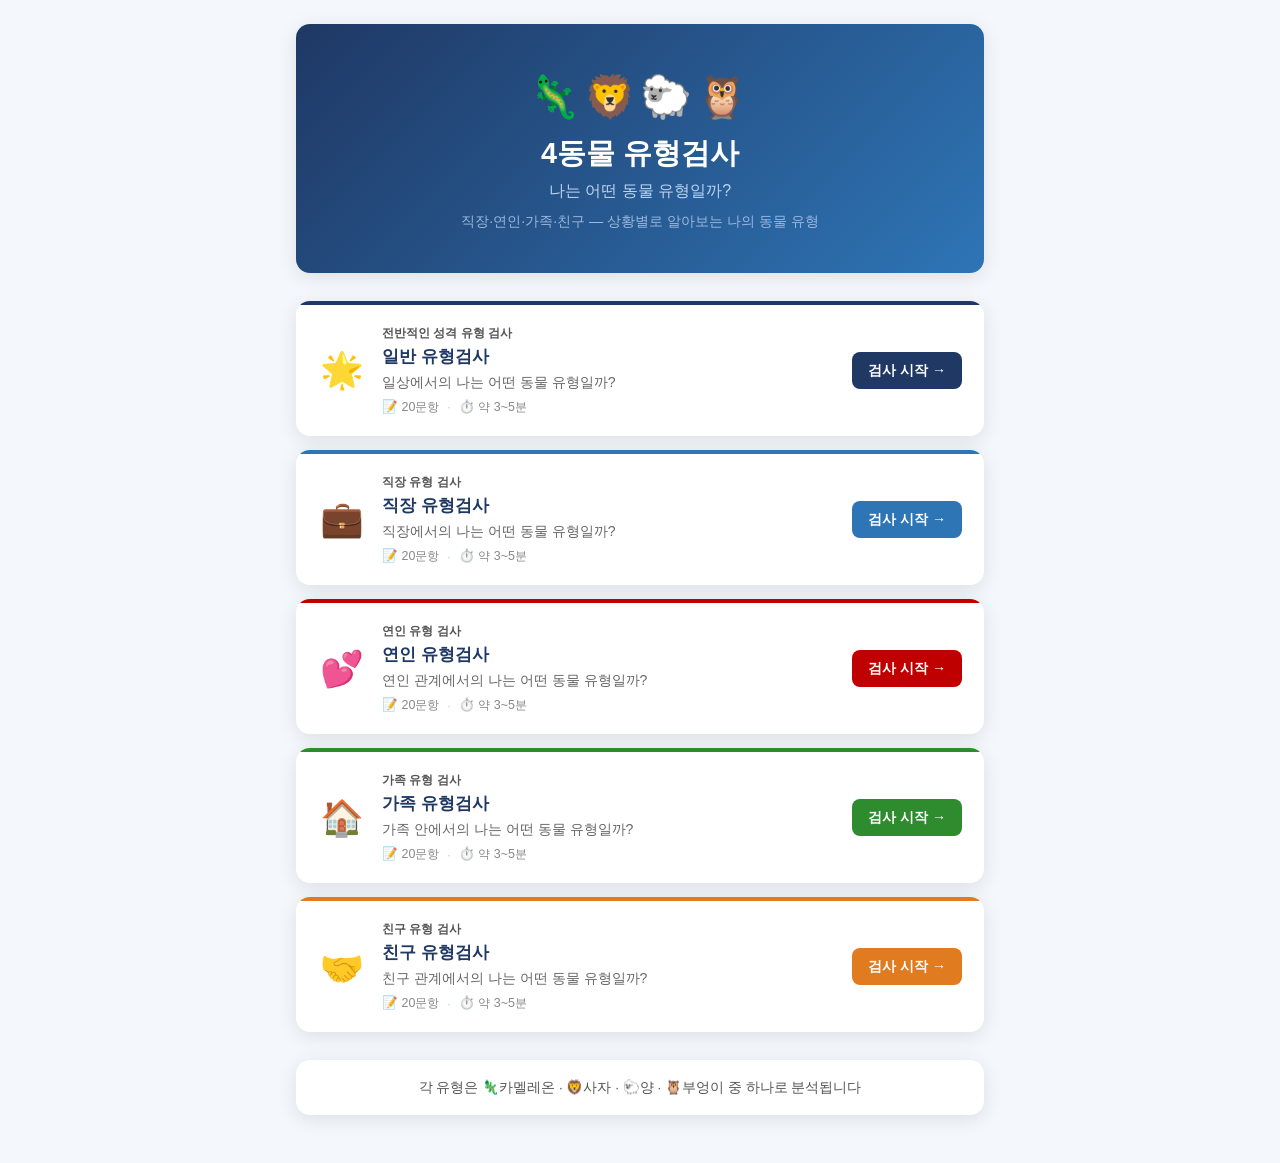
==== index.html @ 1bb690f2 "Add files via upload" ====
<!DOCTYPE html>
<html lang="ko">
<head>
<meta charset="UTF-8">
<meta name="viewport" content="width=device-width, initial-scale=1.0">
<meta name="description" content="20개 질문으로 알아보는 나의 동물 유형. 카멜레온/사자/양/부엉이 — 일반·직장·연인·가족·친구 5가지 상황별 검사.">
<meta property="og:type" content="website">
<meta property="og:title" content="4동물 유형검사 — 나는 어떤 동물일까?">
<meta property="og:description" content="20개 질문으로 알아보는 나의 동물 유형. 일상·직장·연인·가족·친구 5가지 상황별로 다른 나를 발견해보세요.">
<meta property="og:image" content="https://kweonjk.github.io/4animal-test/og-image.png">
<meta property="og:image:width" content="1200">
<meta property="og:image:height" content="630">
<meta property="og:image:type" content="image/png">
<meta property="og:image:alt" content="4동물 유형검사 — 5가지 상황별 동물 성격 검사">
<meta property="og:locale" content="ko_KR">
<meta property="og:site_name" content="4동물 유형검사">
<meta property="og:url" content="https://kweonjk.github.io/4animal-test/">
<meta name="twitter:card" content="summary_large_image">
<meta name="twitter:title" content="4동물 유형검사 — 나는 어떤 동물일까?">
<meta name="twitter:description" content="20개 질문으로 알아보는 나의 동물 유형.">
<meta name="twitter:image" content="https://kweonjk.github.io/4animal-test/og-image.png">
<meta name="twitter:image:alt" content="4동물 유형검사 — 5가지 상황별 동물 성격 검사">
<link rel="icon" href='data:image/svg+xml,<svg xmlns=%22http://www.w3.org/2000/svg%22 viewBox=%220 0 100 100%22><text y=%22.9em%22 font-size=%2290%22>🦁</text></svg>'>
<title>4동물 유형검사</title>
<style>
  :root {
    --primary: #1F3864;
    --radius: 14px;
    --shadow: 0 4px 20px rgba(0,0,0,0.10);
  }
  * { box-sizing: border-box; margin: 0; padding: 0; }
  body {
    font-family: 'Noto Sans KR', 'Apple SD Gothic Neo', sans-serif;
    background: #F4F7FB;
    color: #333;
    min-height: 100vh;
  }
  .wrapper {
    max-width: 720px;
    margin: 0 auto;
    padding: 24px 16px 48px;
  }
  .hub-banner {
    background: linear-gradient(135deg, #1F3864 0%, #2E75B6 100%);
    border-radius: var(--radius);
    box-shadow: var(--shadow);
    padding: 48px 32px 40px;
    text-align: center;
    margin-bottom: 28px;
  }
  .hub-banner .animals {
    font-size: 2.6rem;
    margin-bottom: 12px;
    letter-spacing: 4px;
  }
  .hub-banner h1 {
    color: white;
    font-size: 1.8rem;
    font-weight: 700;
    line-height: 1.4;
    margin-bottom: 8px;
  }
  .hub-banner .subtitle {
    color: #BED4F0;
    font-size: 1rem;
    margin-bottom: 8px;
  }
  .hub-banner .desc {
    color: #9BB8DC;
    font-size: 0.88rem;
    line-height: 1.6;
  }
  .cards-section {
    display: flex;
    flex-direction: column;
    gap: 14px;
    margin-bottom: 28px;
  }
  .cat-card {
    background: white;
    border-radius: var(--radius);
    box-shadow: var(--shadow);
    overflow: hidden;
    text-decoration: none;
    color: inherit;
    display: block;
    transition: transform 0.15s, box-shadow 0.15s;
  }
  .cat-card:hover {
    transform: translateY(-3px);
    box-shadow: 0 8px 28px rgba(0,0,0,0.14);
  }
  .cat-card-inner {
    display: flex;
    align-items: center;
    gap: 16px;
    padding: 20px 22px;
    border-top: 4px solid var(--accent, #1F3864);
  }
  .cat-emoji {
    font-size: 2.2rem;
    flex-shrink: 0;
    width: 48px;
    text-align: center;
  }
  .cat-info {
    flex: 1;
  }
  .cat-label {
    font-size: 0.78rem;
    font-weight: 600;
    color: #555;
    margin-bottom: 3px;
  }
  .cat-name {
    font-size: 1.05rem;
    font-weight: 700;
    color: #1F3864;
    margin-bottom: 4px;
  }
  .cat-desc {
    font-size: 0.88rem;
    color: #666;
    line-height: 1.5;
  }
  .cat-meta {
    font-size: 0.78rem;
    color: #888;
    margin-top: 6px;
    font-weight: 500;
    display: flex;
    align-items: center;
    gap: 8px;
    flex-wrap: wrap;
  }
  .cat-meta .meta-item {
    display: inline-flex;
    align-items: center;
    gap: 3px;
  }
  .cat-meta .dot {
    color: #CCC;
  }
  .cat-btn {
    flex-shrink: 0;
    color: white;
    border: none;
    border-radius: 8px;
    padding: 9px 16px;
    font-size: 0.88rem;
    font-weight: 600;
    font-family: inherit;
    cursor: pointer;
    white-space: nowrap;
    pointer-events: none;
  }
  .footer-note {
    text-align: center;
    font-size: 0.85rem;
    color: #555;
    line-height: 1.7;
    background: white;
    border-radius: var(--radius);
    box-shadow: var(--shadow);
    padding: 16px 24px;
  }
  @media (max-width: 500px) {
    .hub-banner { padding: 36px 20px 28px; }
    .hub-banner h1 { font-size: 1.5rem; }
    .cat-card-inner { padding: 16px; gap: 12px; }
    .cat-emoji { font-size: 1.9rem; width: 40px; }
    .cat-btn { padding: 8px 12px; font-size: 0.82rem; }
  }
</style>
</head>
<body>
<main class="wrapper">

  <div class="hub-banner">
    <div class="animals" aria-label="카멜레온, 사자, 양, 부엉이 4가지 동물 유형">🦎🦁🐑🦉</div>
    <h1>4동물 유형검사</h1>
    <div class="subtitle">나는 어떤 동물 유형일까?</div>
    <div class="desc">직장·연인·가족·친구 — 상황별로 알아보는 나의 동물 유형</div>
  </div>

  <div class="cards-section">

    <a class="cat-card" href="일반.html">
      <div class="cat-card-inner" style="--accent: #1F3864;">
        <div class="cat-emoji">🌟</div>
        <div class="cat-info">
          <div class="cat-label">전반적인 성격 유형 검사</div>
          <div class="cat-name">일반 유형검사</div>
          <div class="cat-desc">일상에서의 나는 어떤 동물 유형일까?</div>
          <div class="cat-meta"><span class="meta-item">📝 20문항</span><span class="dot">·</span><span class="meta-item">⏱️ 약 3~5분</span></div>
        </div>
        <div class="cat-btn" style="background: #1F3864;">검사 시작 →</div>
      </div>
    </a>

    <a class="cat-card" href="직장.html">
      <div class="cat-card-inner" style="--accent: #2E75B6;">
        <div class="cat-emoji">💼</div>
        <div class="cat-info">
          <div class="cat-label">직장 유형 검사</div>
          <div class="cat-name">직장 유형검사</div>
          <div class="cat-desc">직장에서의 나는 어떤 동물 유형일까?</div>
          <div class="cat-meta"><span class="meta-item">📝 20문항</span><span class="dot">·</span><span class="meta-item">⏱️ 약 3~5분</span></div>
        </div>
        <div class="cat-btn" style="background: #2E75B6;">검사 시작 →</div>
      </div>
    </a>

    <a class="cat-card" href="연인.html">
      <div class="cat-card-inner" style="--accent: #C00000;">
        <div class="cat-emoji">💕</div>
        <div class="cat-info">
          <div class="cat-label">연인 유형 검사</div>
          <div class="cat-name">연인 유형검사</div>
          <div class="cat-desc">연인 관계에서의 나는 어떤 동물 유형일까?</div>
          <div class="cat-meta"><span class="meta-item">📝 20문항</span><span class="dot">·</span><span class="meta-item">⏱️ 약 3~5분</span></div>
        </div>
        <div class="cat-btn" style="background: #C00000;">검사 시작 →</div>
      </div>
    </a>

    <a class="cat-card" href="가족.html">
      <div class="cat-card-inner" style="--accent: #2E8B2E;">
        <div class="cat-emoji">🏠</div>
        <div class="cat-info">
          <div class="cat-label">가족 유형 검사</div>
          <div class="cat-name">가족 유형검사</div>
          <div class="cat-desc">가족 안에서의 나는 어떤 동물 유형일까?</div>
          <div class="cat-meta"><span class="meta-item">📝 20문항</span><span class="dot">·</span><span class="meta-item">⏱️ 약 3~5분</span></div>
        </div>
        <div class="cat-btn" style="background: #2E8B2E;">검사 시작 →</div>
      </div>
    </a>

    <a class="cat-card" href="친구.html">
      <div class="cat-card-inner" style="--accent: #E07B20;">
        <div class="cat-emoji">🤝</div>
        <div class="cat-info">
          <div class="cat-label">친구 유형 검사</div>
          <div class="cat-name">친구 유형검사</div>
          <div class="cat-desc">친구 관계에서의 나는 어떤 동물 유형일까?</div>
          <div class="cat-meta"><span class="meta-item">📝 20문항</span><span class="dot">·</span><span class="meta-item">⏱️ 약 3~5분</span></div>
        </div>
        <div class="cat-btn" style="background: #E07B20;">검사 시작 →</div>
      </div>
    </a>

  </div>

  <div class="footer-note">
    각 유형은 🦎카멜레온 · 🦁사자 · 🐑양 · 🦉부엉이 중 하나로 분석됩니다
  </div>

</main>
</body>
</html>
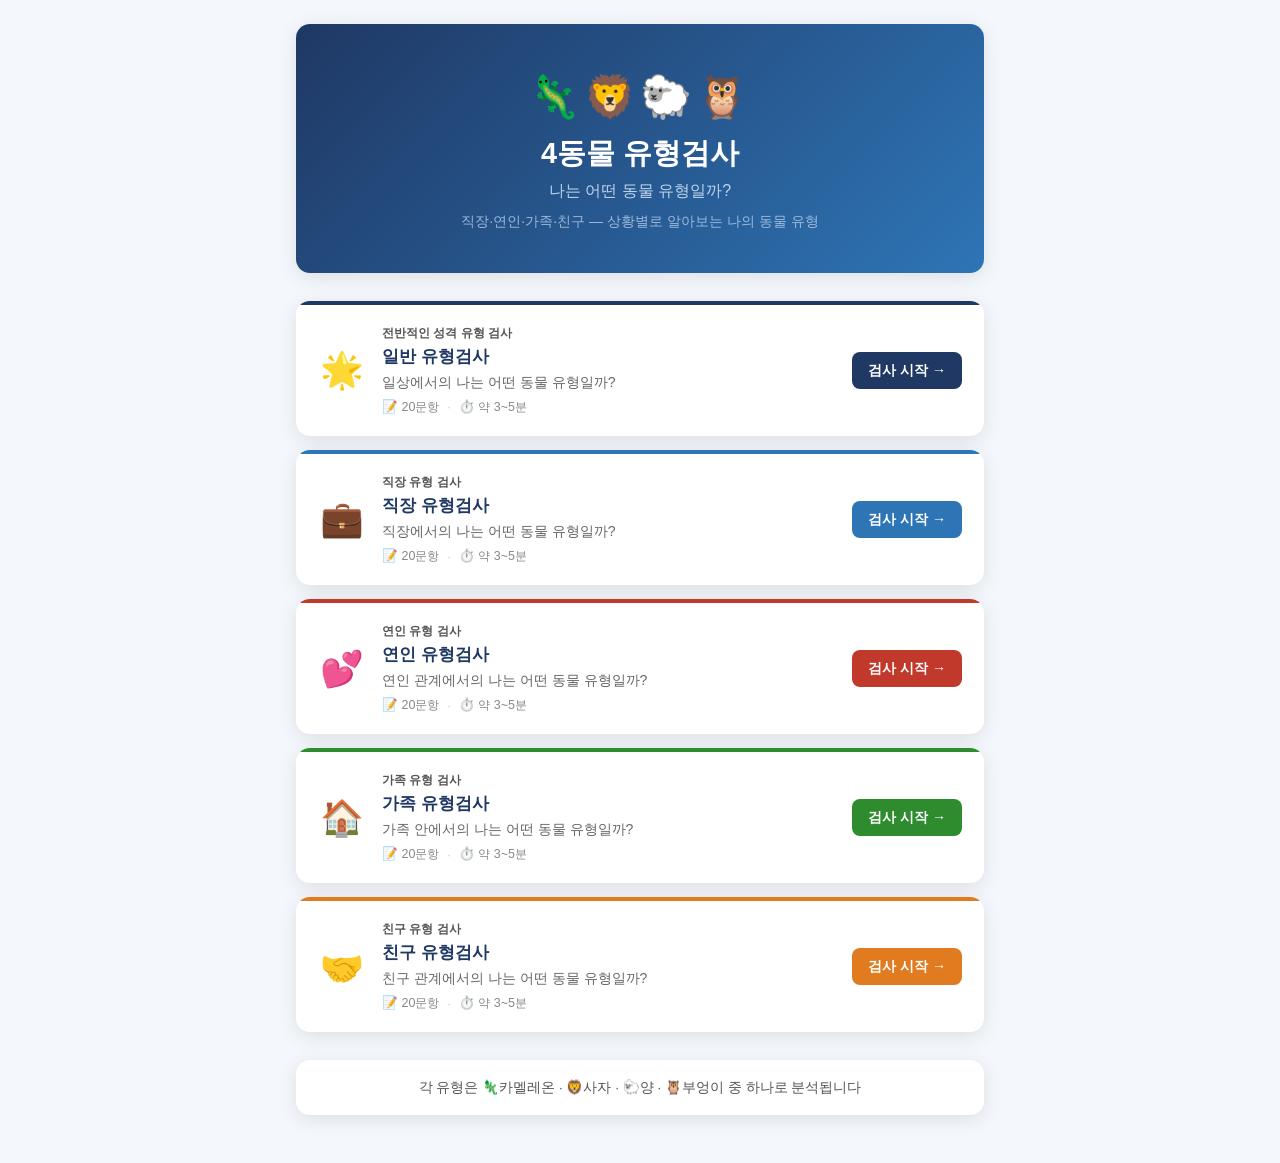
==== commit f8bb90d2: "Add files via upload" ====
--- a/index.html
+++ b/index.html
@@ -1,261 +1,261 @@
-<!DOCTYPE html>
-<html lang="ko">
-<head>
-<meta charset="UTF-8">
-<meta name="viewport" content="width=device-width, initial-scale=1.0">
-<meta name="description" content="20개 질문으로 알아보는 나의 동물 유형. 카멜레온/사자/양/부엉이 — 일반·직장·연인·가족·친구 5가지 상황별 검사.">
-<meta property="og:type" content="website">
-<meta property="og:title" content="4동물 유형검사 — 나는 어떤 동물일까?">
-<meta property="og:description" content="20개 질문으로 알아보는 나의 동물 유형. 일상·직장·연인·가족·친구 5가지 상황별로 다른 나를 발견해보세요.">
-<meta property="og:image" content="https://kweonjk.github.io/4animal-test/og-image.png">
-<meta property="og:image:width" content="1200">
-<meta property="og:image:height" content="630">
-<meta property="og:image:type" content="image/png">
-<meta property="og:image:alt" content="4동물 유형검사 — 5가지 상황별 동물 성격 검사">
-<meta property="og:locale" content="ko_KR">
-<meta property="og:site_name" content="4동물 유형검사">
-<meta property="og:url" content="https://kweonjk.github.io/4animal-test/">
-<meta name="twitter:card" content="summary_large_image">
-<meta name="twitter:title" content="4동물 유형검사 — 나는 어떤 동물일까?">
-<meta name="twitter:description" content="20개 질문으로 알아보는 나의 동물 유형.">
-<meta name="twitter:image" content="https://kweonjk.github.io/4animal-test/og-image.png">
-<meta name="twitter:image:alt" content="4동물 유형검사 — 5가지 상황별 동물 성격 검사">
-<link rel="icon" href='data:image/svg+xml,<svg xmlns=%22http://www.w3.org/2000/svg%22 viewBox=%220 0 100 100%22><text y=%22.9em%22 font-size=%2290%22>🦁</text></svg>'>
-<title>4동물 유형검사</title>
-<style>
-  :root {
-    --primary: #1F3864;
-    --radius: 14px;
-    --shadow: 0 4px 20px rgba(0,0,0,0.10);
-  }
-  * { box-sizing: border-box; margin: 0; padding: 0; }
-  body {
-    font-family: 'Noto Sans KR', 'Apple SD Gothic Neo', sans-serif;
-    background: #F4F7FB;
-    color: #333;
-    min-height: 100vh;
-  }
-  .wrapper {
-    max-width: 720px;
-    margin: 0 auto;
-    padding: 24px 16px 48px;
-  }
-  .hub-banner {
-    background: linear-gradient(135deg, #1F3864 0%, #2E75B6 100%);
-    border-radius: var(--radius);
-    box-shadow: var(--shadow);
-    padding: 48px 32px 40px;
-    text-align: center;
-    margin-bottom: 28px;
-  }
-  .hub-banner .animals {
-    font-size: 2.6rem;
-    margin-bottom: 12px;
-    letter-spacing: 4px;
-  }
-  .hub-banner h1 {
-    color: white;
-    font-size: 1.8rem;
-    font-weight: 700;
-    line-height: 1.4;
-    margin-bottom: 8px;
-  }
-  .hub-banner .subtitle {
-    color: #BED4F0;
-    font-size: 1rem;
-    margin-bottom: 8px;
-  }
-  .hub-banner .desc {
-    color: #9BB8DC;
-    font-size: 0.88rem;
-    line-height: 1.6;
-  }
-  .cards-section {
-    display: flex;
-    flex-direction: column;
-    gap: 14px;
-    margin-bottom: 28px;
-  }
-  .cat-card {
-    background: white;
-    border-radius: var(--radius);
-    box-shadow: var(--shadow);
-    overflow: hidden;
-    text-decoration: none;
-    color: inherit;
-    display: block;
-    transition: transform 0.15s, box-shadow 0.15s;
-  }
-  .cat-card:hover {
-    transform: translateY(-3px);
-    box-shadow: 0 8px 28px rgba(0,0,0,0.14);
-  }
-  .cat-card-inner {
-    display: flex;
-    align-items: center;
-    gap: 16px;
-    padding: 20px 22px;
-    border-top: 4px solid var(--accent, #1F3864);
-  }
-  .cat-emoji {
-    font-size: 2.2rem;
-    flex-shrink: 0;
-    width: 48px;
-    text-align: center;
-  }
-  .cat-info {
-    flex: 1;
-  }
-  .cat-label {
-    font-size: 0.78rem;
-    font-weight: 600;
-    color: #555;
-    margin-bottom: 3px;
-  }
-  .cat-name {
-    font-size: 1.05rem;
-    font-weight: 700;
-    color: #1F3864;
-    margin-bottom: 4px;
-  }
-  .cat-desc {
-    font-size: 0.88rem;
-    color: #666;
-    line-height: 1.5;
-  }
-  .cat-meta {
-    font-size: 0.78rem;
-    color: #888;
-    margin-top: 6px;
-    font-weight: 500;
-    display: flex;
-    align-items: center;
-    gap: 8px;
-    flex-wrap: wrap;
-  }
-  .cat-meta .meta-item {
-    display: inline-flex;
-    align-items: center;
-    gap: 3px;
-  }
-  .cat-meta .dot {
-    color: #CCC;
-  }
-  .cat-btn {
-    flex-shrink: 0;
-    color: white;
-    border: none;
-    border-radius: 8px;
-    padding: 9px 16px;
-    font-size: 0.88rem;
-    font-weight: 600;
-    font-family: inherit;
-    cursor: pointer;
-    white-space: nowrap;
-    pointer-events: none;
-  }
-  .footer-note {
-    text-align: center;
-    font-size: 0.85rem;
-    color: #555;
-    line-height: 1.7;
-    background: white;
-    border-radius: var(--radius);
-    box-shadow: var(--shadow);
-    padding: 16px 24px;
-  }
-  @media (max-width: 500px) {
-    .hub-banner { padding: 36px 20px 28px; }
-    .hub-banner h1 { font-size: 1.5rem; }
-    .cat-card-inner { padding: 16px; gap: 12px; }
-    .cat-emoji { font-size: 1.9rem; width: 40px; }
-    .cat-btn { padding: 8px 12px; font-size: 0.82rem; }
-  }
-</style>
-</head>
-<body>
-<main class="wrapper">
-
-  <div class="hub-banner">
-    <div class="animals" aria-label="카멜레온, 사자, 양, 부엉이 4가지 동물 유형">🦎🦁🐑🦉</div>
-    <h1>4동물 유형검사</h1>
-    <div class="subtitle">나는 어떤 동물 유형일까?</div>
-    <div class="desc">직장·연인·가족·친구 — 상황별로 알아보는 나의 동물 유형</div>
-  </div>
-
-  <div class="cards-section">
-
-    <a class="cat-card" href="일반.html">
-      <div class="cat-card-inner" style="--accent: #1F3864;">
-        <div class="cat-emoji">🌟</div>
-        <div class="cat-info">
-          <div class="cat-label">전반적인 성격 유형 검사</div>
-          <div class="cat-name">일반 유형검사</div>
-          <div class="cat-desc">일상에서의 나는 어떤 동물 유형일까?</div>
-          <div class="cat-meta"><span class="meta-item">📝 20문항</span><span class="dot">·</span><span class="meta-item">⏱️ 약 3~5분</span></div>
-        </div>
-        <div class="cat-btn" style="background: #1F3864;">검사 시작 →</div>
-      </div>
-    </a>
-
-    <a class="cat-card" href="직장.html">
-      <div class="cat-card-inner" style="--accent: #2E75B6;">
-        <div class="cat-emoji">💼</div>
-        <div class="cat-info">
-          <div class="cat-label">직장 유형 검사</div>
-          <div class="cat-name">직장 유형검사</div>
-          <div class="cat-desc">직장에서의 나는 어떤 동물 유형일까?</div>
-          <div class="cat-meta"><span class="meta-item">📝 20문항</span><span class="dot">·</span><span class="meta-item">⏱️ 약 3~5분</span></div>
-        </div>
-        <div class="cat-btn" style="background: #2E75B6;">검사 시작 →</div>
-      </div>
-    </a>
-
-    <a class="cat-card" href="연인.html">
-      <div class="cat-card-inner" style="--accent: #C00000;">
-        <div class="cat-emoji">💕</div>
-        <div class="cat-info">
-          <div class="cat-label">연인 유형 검사</div>
-          <div class="cat-name">연인 유형검사</div>
-          <div class="cat-desc">연인 관계에서의 나는 어떤 동물 유형일까?</div>
-          <div class="cat-meta"><span class="meta-item">📝 20문항</span><span class="dot">·</span><span class="meta-item">⏱️ 약 3~5분</span></div>
-        </div>
-        <div class="cat-btn" style="background: #C00000;">검사 시작 →</div>
-      </div>
-    </a>
-
-    <a class="cat-card" href="가족.html">
-      <div class="cat-card-inner" style="--accent: #2E8B2E;">
-        <div class="cat-emoji">🏠</div>
-        <div class="cat-info">
-          <div class="cat-label">가족 유형 검사</div>
-          <div class="cat-name">가족 유형검사</div>
-          <div class="cat-desc">가족 안에서의 나는 어떤 동물 유형일까?</div>
-          <div class="cat-meta"><span class="meta-item">📝 20문항</span><span class="dot">·</span><span class="meta-item">⏱️ 약 3~5분</span></div>
-        </div>
-        <div class="cat-btn" style="background: #2E8B2E;">검사 시작 →</div>
-      </div>
-    </a>
-
-    <a class="cat-card" href="친구.html">
-      <div class="cat-card-inner" style="--accent: #E07B20;">
-        <div class="cat-emoji">🤝</div>
-        <div class="cat-info">
-          <div class="cat-label">친구 유형 검사</div>
-          <div class="cat-name">친구 유형검사</div>
-          <div class="cat-desc">친구 관계에서의 나는 어떤 동물 유형일까?</div>
-          <div class="cat-meta"><span class="meta-item">📝 20문항</span><span class="dot">·</span><span class="meta-item">⏱️ 약 3~5분</span></div>
-        </div>
-        <div class="cat-btn" style="background: #E07B20;">검사 시작 →</div>
-      </div>
-    </a>
-
-  </div>
-
-  <div class="footer-note">
-    각 유형은 🦎카멜레온 · 🦁사자 · 🐑양 · 🦉부엉이 중 하나로 분석됩니다
-  </div>
-
-</main>
-</body>
-</html>
+<!DOCTYPE html>
+<html lang="ko">
+<head>
+<meta charset="UTF-8">
+<meta name="viewport" content="width=device-width, initial-scale=1.0">
+<meta name="description" content="20개 질문으로 알아보는 나의 동물 유형. 카멜레온/사자/양/부엉이 — 일반·직장·연인·가족·친구 5가지 상황별 검사.">
+<meta property="og:type" content="website">
+<meta property="og:title" content="4동물 유형검사 — 나는 어떤 동물일까?">
+<meta property="og:description" content="20개 질문으로 알아보는 나의 동물 유형. 일상·직장·연인·가족·친구 5가지 상황별로 다른 나를 발견해보세요.">
+<meta property="og:image" content="https://4animal.kr/og-image.png">
+<meta property="og:image:width" content="1200">
+<meta property="og:image:height" content="630">
+<meta property="og:image:type" content="image/png">
+<meta property="og:image:alt" content="4동물 유형검사 — 5가지 상황별 동물 성격 검사">
+<meta property="og:locale" content="ko_KR">
+<meta property="og:site_name" content="4동물 유형검사">
+<meta property="og:url" content="https://4animal.kr/">
+<meta name="twitter:card" content="summary_large_image">
+<meta name="twitter:title" content="4동물 유형검사 — 나는 어떤 동물일까?">
+<meta name="twitter:description" content="20개 질문으로 알아보는 나의 동물 유형.">
+<meta name="twitter:image" content="https://4animal.kr/og-image.png">
+<meta name="twitter:image:alt" content="4동물 유형검사 — 5가지 상황별 동물 성격 검사">
+<link rel="icon" href='data:image/svg+xml,<svg xmlns=%22http://www.w3.org/2000/svg%22 viewBox=%220 0 100 100%22><text y=%22.9em%22 font-size=%2290%22>🦁</text></svg>'>
+<title>4동물 유형검사</title>
+<style>
+  :root {
+    --primary: #1F3864;
+    --radius: 14px;
+    --shadow: 0 4px 20px rgba(0,0,0,0.10);
+  }
+  * { box-sizing: border-box; margin: 0; padding: 0; }
+  body {
+    font-family: 'Noto Sans KR', 'Apple SD Gothic Neo', sans-serif;
+    background: #F4F7FB;
+    color: #333;
+    min-height: 100vh;
+  }
+  .wrapper {
+    max-width: 720px;
+    margin: 0 auto;
+    padding: 24px 16px 48px;
+  }
+  .hub-banner {
+    background: linear-gradient(135deg, #1F3864 0%, #2E75B6 100%);
+    border-radius: var(--radius);
+    box-shadow: var(--shadow);
+    padding: 48px 32px 40px;
+    text-align: center;
+    margin-bottom: 28px;
+  }
+  .hub-banner .animals {
+    font-size: 2.6rem;
+    margin-bottom: 12px;
+    letter-spacing: 4px;
+  }
+  .hub-banner h1 {
+    color: white;
+    font-size: 1.8rem;
+    font-weight: 700;
+    line-height: 1.4;
+    margin-bottom: 8px;
+  }
+  .hub-banner .subtitle {
+    color: #BED4F0;
+    font-size: 1rem;
+    margin-bottom: 8px;
+  }
+  .hub-banner .desc {
+    color: #9BB8DC;
+    font-size: 0.88rem;
+    line-height: 1.6;
+  }
+  .cards-section {
+    display: flex;
+    flex-direction: column;
+    gap: 14px;
+    margin-bottom: 28px;
+  }
+  .cat-card {
+    background: white;
+    border-radius: var(--radius);
+    box-shadow: var(--shadow);
+    overflow: hidden;
+    text-decoration: none;
+    color: inherit;
+    display: block;
+    transition: transform 0.15s, box-shadow 0.15s;
+  }
+  .cat-card:hover {
+    transform: translateY(-3px);
+    box-shadow: 0 8px 28px rgba(0,0,0,0.14);
+  }
+  .cat-card-inner {
+    display: flex;
+    align-items: center;
+    gap: 16px;
+    padding: 20px 22px;
+    border-top: 4px solid var(--accent, #1F3864);
+  }
+  .cat-emoji {
+    font-size: 2.2rem;
+    flex-shrink: 0;
+    width: 48px;
+    text-align: center;
+  }
+  .cat-info {
+    flex: 1;
+  }
+  .cat-label {
+    font-size: 0.78rem;
+    font-weight: 600;
+    color: #555;
+    margin-bottom: 3px;
+  }
+  .cat-name {
+    font-size: 1.05rem;
+    font-weight: 700;
+    color: #1F3864;
+    margin-bottom: 4px;
+  }
+  .cat-desc {
+    font-size: 0.88rem;
+    color: #666;
+    line-height: 1.5;
+  }
+  .cat-meta {
+    font-size: 0.78rem;
+    color: #888;
+    margin-top: 6px;
+    font-weight: 500;
+    display: flex;
+    align-items: center;
+    gap: 8px;
+    flex-wrap: wrap;
+  }
+  .cat-meta .meta-item {
+    display: inline-flex;
+    align-items: center;
+    gap: 3px;
+  }
+  .cat-meta .dot {
+    color: #CCC;
+  }
+  .cat-btn {
+    flex-shrink: 0;
+    color: white;
+    border: none;
+    border-radius: 8px;
+    padding: 9px 16px;
+    font-size: 0.88rem;
+    font-weight: 600;
+    font-family: inherit;
+    cursor: pointer;
+    white-space: nowrap;
+    pointer-events: none;
+  }
+  .footer-note {
+    text-align: center;
+    font-size: 0.85rem;
+    color: #555;
+    line-height: 1.7;
+    background: white;
+    border-radius: var(--radius);
+    box-shadow: var(--shadow);
+    padding: 16px 24px;
+  }
+  @media (max-width: 500px) {
+    .hub-banner { padding: 36px 20px 28px; }
+    .hub-banner h1 { font-size: 1.5rem; }
+    .cat-card-inner { padding: 16px; gap: 12px; }
+    .cat-emoji { font-size: 1.9rem; width: 40px; }
+    .cat-btn { padding: 8px 12px; font-size: 0.82rem; }
+  }
+</style>
+</head>
+<body>
+<main class="wrapper">
+
+  <div class="hub-banner">
+    <div class="animals" aria-label="카멜레온, 사자, 양, 부엉이 4가지 동물 유형">🦎🦁🐑🦉</div>
+    <h1>4동물 유형검사</h1>
+    <div class="subtitle">나는 어떤 동물 유형일까?</div>
+    <div class="desc">직장·연인·가족·친구 — 상황별로 알아보는 나의 동물 유형</div>
+  </div>
+
+  <div class="cards-section">
+
+    <a class="cat-card" href="general.html">
+      <div class="cat-card-inner" style="--accent: #1F3864;">
+        <div class="cat-emoji">🌟</div>
+        <div class="cat-info">
+          <div class="cat-label">전반적인 성격 유형 검사</div>
+          <div class="cat-name">일반 유형검사</div>
+          <div class="cat-desc">일상에서의 나는 어떤 동물 유형일까?</div>
+          <div class="cat-meta"><span class="meta-item">📝 20문항</span><span class="dot">·</span><span class="meta-item">⏱️ 약 3~5분</span></div>
+        </div>
+        <div class="cat-btn" style="background: #1F3864;">검사 시작 →</div>
+      </div>
+    </a>
+
+    <a class="cat-card" href="work.html">
+      <div class="cat-card-inner" style="--accent: #2E75B6;">
+        <div class="cat-emoji">💼</div>
+        <div class="cat-info">
+          <div class="cat-label">직장 유형 검사</div>
+          <div class="cat-name">직장 유형검사</div>
+          <div class="cat-desc">직장에서의 나는 어떤 동물 유형일까?</div>
+          <div class="cat-meta"><span class="meta-item">📝 20문항</span><span class="dot">·</span><span class="meta-item">⏱️ 약 3~5분</span></div>
+        </div>
+        <div class="cat-btn" style="background: #2E75B6;">검사 시작 →</div>
+      </div>
+    </a>
+
+    <a class="cat-card" href="love.html">
+      <div class="cat-card-inner" style="--accent: #C0392B;">
+        <div class="cat-emoji">💕</div>
+        <div class="cat-info">
+          <div class="cat-label">연인 유형 검사</div>
+          <div class="cat-name">연인 유형검사</div>
+          <div class="cat-desc">연인 관계에서의 나는 어떤 동물 유형일까?</div>
+          <div class="cat-meta"><span class="meta-item">📝 20문항</span><span class="dot">·</span><span class="meta-item">⏱️ 약 3~5분</span></div>
+        </div>
+        <div class="cat-btn" style="background: #C0392B;">검사 시작 →</div>
+      </div>
+    </a>
+
+    <a class="cat-card" href="family.html">
+      <div class="cat-card-inner" style="--accent: #2E8B2E;">
+        <div class="cat-emoji">🏠</div>
+        <div class="cat-info">
+          <div class="cat-label">가족 유형 검사</div>
+          <div class="cat-name">가족 유형검사</div>
+          <div class="cat-desc">가족 안에서의 나는 어떤 동물 유형일까?</div>
+          <div class="cat-meta"><span class="meta-item">📝 20문항</span><span class="dot">·</span><span class="meta-item">⏱️ 약 3~5분</span></div>
+        </div>
+        <div class="cat-btn" style="background: #2E8B2E;">검사 시작 →</div>
+      </div>
+    </a>
+
+    <a class="cat-card" href="friend.html">
+      <div class="cat-card-inner" style="--accent: #E07B20;">
+        <div class="cat-emoji">🤝</div>
+        <div class="cat-info">
+          <div class="cat-label">친구 유형 검사</div>
+          <div class="cat-name">친구 유형검사</div>
+          <div class="cat-desc">친구 관계에서의 나는 어떤 동물 유형일까?</div>
+          <div class="cat-meta"><span class="meta-item">📝 20문항</span><span class="dot">·</span><span class="meta-item">⏱️ 약 3~5분</span></div>
+        </div>
+        <div class="cat-btn" style="background: #E07B20;">검사 시작 →</div>
+      </div>
+    </a>
+
+  </div>
+
+  <div class="footer-note">
+    각 유형은 🦎카멜레온 · 🦁사자 · 🐑양 · 🦉부엉이 중 하나로 분석됩니다
+  </div>
+
+</main>
+</body>
+</html>
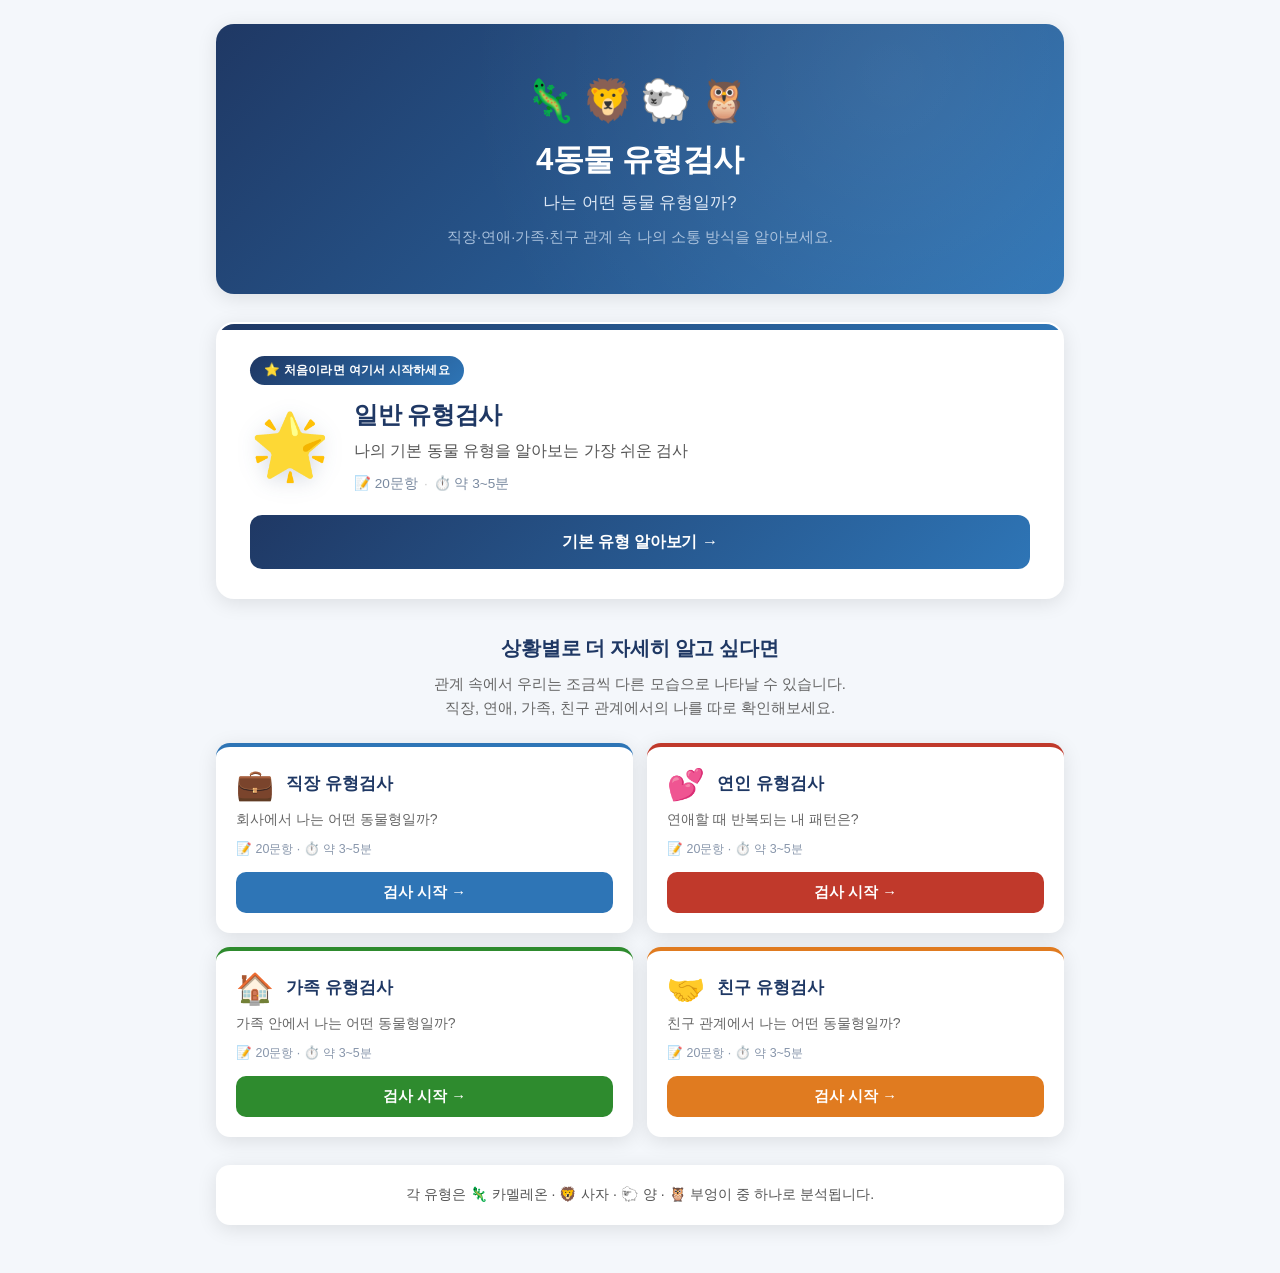
==== commit 649c1f76: "Add files via upload" ====
--- a/index.html
+++ b/index.html
@@ -1,261 +1,392 @@
-<!DOCTYPE html>
-<html lang="ko">
-<head>
-<meta charset="UTF-8">
-<meta name="viewport" content="width=device-width, initial-scale=1.0">
-<meta name="description" content="20개 질문으로 알아보는 나의 동물 유형. 카멜레온/사자/양/부엉이 — 일반·직장·연인·가족·친구 5가지 상황별 검사.">
-<meta property="og:type" content="website">
-<meta property="og:title" content="4동물 유형검사 — 나는 어떤 동물일까?">
-<meta property="og:description" content="20개 질문으로 알아보는 나의 동물 유형. 일상·직장·연인·가족·친구 5가지 상황별로 다른 나를 발견해보세요.">
-<meta property="og:image" content="https://4animal.kr/og-image.png">
-<meta property="og:image:width" content="1200">
-<meta property="og:image:height" content="630">
-<meta property="og:image:type" content="image/png">
-<meta property="og:image:alt" content="4동물 유형검사 — 5가지 상황별 동물 성격 검사">
-<meta property="og:locale" content="ko_KR">
-<meta property="og:site_name" content="4동물 유형검사">
-<meta property="og:url" content="https://4animal.kr/">
-<meta name="twitter:card" content="summary_large_image">
-<meta name="twitter:title" content="4동물 유형검사 — 나는 어떤 동물일까?">
-<meta name="twitter:description" content="20개 질문으로 알아보는 나의 동물 유형.">
-<meta name="twitter:image" content="https://4animal.kr/og-image.png">
-<meta name="twitter:image:alt" content="4동물 유형검사 — 5가지 상황별 동물 성격 검사">
-<link rel="icon" href='data:image/svg+xml,<svg xmlns=%22http://www.w3.org/2000/svg%22 viewBox=%220 0 100 100%22><text y=%22.9em%22 font-size=%2290%22>🦁</text></svg>'>
-<title>4동물 유형검사</title>
-<style>
-  :root {
-    --primary: #1F3864;
-    --radius: 14px;
-    --shadow: 0 4px 20px rgba(0,0,0,0.10);
-  }
-  * { box-sizing: border-box; margin: 0; padding: 0; }
-  body {
-    font-family: 'Noto Sans KR', 'Apple SD Gothic Neo', sans-serif;
-    background: #F4F7FB;
-    color: #333;
-    min-height: 100vh;
-  }
-  .wrapper {
-    max-width: 720px;
-    margin: 0 auto;
-    padding: 24px 16px 48px;
-  }
-  .hub-banner {
-    background: linear-gradient(135deg, #1F3864 0%, #2E75B6 100%);
-    border-radius: var(--radius);
-    box-shadow: var(--shadow);
-    padding: 48px 32px 40px;
-    text-align: center;
-    margin-bottom: 28px;
-  }
-  .hub-banner .animals {
-    font-size: 2.6rem;
-    margin-bottom: 12px;
-    letter-spacing: 4px;
-  }
-  .hub-banner h1 {
-    color: white;
-    font-size: 1.8rem;
-    font-weight: 700;
-    line-height: 1.4;
-    margin-bottom: 8px;
-  }
-  .hub-banner .subtitle {
-    color: #BED4F0;
-    font-size: 1rem;
-    margin-bottom: 8px;
-  }
-  .hub-banner .desc {
-    color: #9BB8DC;
-    font-size: 0.88rem;
-    line-height: 1.6;
-  }
-  .cards-section {
-    display: flex;
-    flex-direction: column;
-    gap: 14px;
-    margin-bottom: 28px;
-  }
-  .cat-card {
-    background: white;
-    border-radius: var(--radius);
-    box-shadow: var(--shadow);
-    overflow: hidden;
-    text-decoration: none;
-    color: inherit;
-    display: block;
-    transition: transform 0.15s, box-shadow 0.15s;
-  }
-  .cat-card:hover {
-    transform: translateY(-3px);
-    box-shadow: 0 8px 28px rgba(0,0,0,0.14);
-  }
-  .cat-card-inner {
-    display: flex;
-    align-items: center;
-    gap: 16px;
-    padding: 20px 22px;
-    border-top: 4px solid var(--accent, #1F3864);
-  }
-  .cat-emoji {
-    font-size: 2.2rem;
-    flex-shrink: 0;
-    width: 48px;
-    text-align: center;
-  }
-  .cat-info {
-    flex: 1;
-  }
-  .cat-label {
-    font-size: 0.78rem;
-    font-weight: 600;
-    color: #555;
-    margin-bottom: 3px;
-  }
-  .cat-name {
-    font-size: 1.05rem;
-    font-weight: 700;
-    color: #1F3864;
-    margin-bottom: 4px;
-  }
-  .cat-desc {
-    font-size: 0.88rem;
-    color: #666;
-    line-height: 1.5;
-  }
-  .cat-meta {
-    font-size: 0.78rem;
-    color: #888;
-    margin-top: 6px;
-    font-weight: 500;
-    display: flex;
-    align-items: center;
-    gap: 8px;
-    flex-wrap: wrap;
-  }
-  .cat-meta .meta-item {
-    display: inline-flex;
-    align-items: center;
-    gap: 3px;
-  }
-  .cat-meta .dot {
-    color: #CCC;
-  }
-  .cat-btn {
-    flex-shrink: 0;
-    color: white;
-    border: none;
-    border-radius: 8px;
-    padding: 9px 16px;
-    font-size: 0.88rem;
-    font-weight: 600;
-    font-family: inherit;
-    cursor: pointer;
-    white-space: nowrap;
-    pointer-events: none;
-  }
-  .footer-note {
-    text-align: center;
-    font-size: 0.85rem;
-    color: #555;
-    line-height: 1.7;
-    background: white;
-    border-radius: var(--radius);
-    box-shadow: var(--shadow);
-    padding: 16px 24px;
-  }
-  @media (max-width: 500px) {
-    .hub-banner { padding: 36px 20px 28px; }
-    .hub-banner h1 { font-size: 1.5rem; }
-    .cat-card-inner { padding: 16px; gap: 12px; }
-    .cat-emoji { font-size: 1.9rem; width: 40px; }
-    .cat-btn { padding: 8px 12px; font-size: 0.82rem; }
-  }
-</style>
-</head>
-<body>
-<main class="wrapper">
-
-  <div class="hub-banner">
-    <div class="animals" aria-label="카멜레온, 사자, 양, 부엉이 4가지 동물 유형">🦎🦁🐑🦉</div>
-    <h1>4동물 유형검사</h1>
-    <div class="subtitle">나는 어떤 동물 유형일까?</div>
-    <div class="desc">직장·연인·가족·친구 — 상황별로 알아보는 나의 동물 유형</div>
-  </div>
-
-  <div class="cards-section">
-
-    <a class="cat-card" href="general.html">
-      <div class="cat-card-inner" style="--accent: #1F3864;">
-        <div class="cat-emoji">🌟</div>
-        <div class="cat-info">
-          <div class="cat-label">전반적인 성격 유형 검사</div>
-          <div class="cat-name">일반 유형검사</div>
-          <div class="cat-desc">일상에서의 나는 어떤 동물 유형일까?</div>
-          <div class="cat-meta"><span class="meta-item">📝 20문항</span><span class="dot">·</span><span class="meta-item">⏱️ 약 3~5분</span></div>
-        </div>
-        <div class="cat-btn" style="background: #1F3864;">검사 시작 →</div>
-      </div>
-    </a>
-
-    <a class="cat-card" href="work.html">
-      <div class="cat-card-inner" style="--accent: #2E75B6;">
-        <div class="cat-emoji">💼</div>
-        <div class="cat-info">
-          <div class="cat-label">직장 유형 검사</div>
-          <div class="cat-name">직장 유형검사</div>
-          <div class="cat-desc">직장에서의 나는 어떤 동물 유형일까?</div>
-          <div class="cat-meta"><span class="meta-item">📝 20문항</span><span class="dot">·</span><span class="meta-item">⏱️ 약 3~5분</span></div>
-        </div>
-        <div class="cat-btn" style="background: #2E75B6;">검사 시작 →</div>
-      </div>
-    </a>
-
-    <a class="cat-card" href="love.html">
-      <div class="cat-card-inner" style="--accent: #C0392B;">
-        <div class="cat-emoji">💕</div>
-        <div class="cat-info">
-          <div class="cat-label">연인 유형 검사</div>
-          <div class="cat-name">연인 유형검사</div>
-          <div class="cat-desc">연인 관계에서의 나는 어떤 동물 유형일까?</div>
-          <div class="cat-meta"><span class="meta-item">📝 20문항</span><span class="dot">·</span><span class="meta-item">⏱️ 약 3~5분</span></div>
-        </div>
-        <div class="cat-btn" style="background: #C0392B;">검사 시작 →</div>
-      </div>
-    </a>
-
-    <a class="cat-card" href="family.html">
-      <div class="cat-card-inner" style="--accent: #2E8B2E;">
-        <div class="cat-emoji">🏠</div>
-        <div class="cat-info">
-          <div class="cat-label">가족 유형 검사</div>
-          <div class="cat-name">가족 유형검사</div>
-          <div class="cat-desc">가족 안에서의 나는 어떤 동물 유형일까?</div>
-          <div class="cat-meta"><span class="meta-item">📝 20문항</span><span class="dot">·</span><span class="meta-item">⏱️ 약 3~5분</span></div>
-        </div>
-        <div class="cat-btn" style="background: #2E8B2E;">검사 시작 →</div>
-      </div>
-    </a>
-
-    <a class="cat-card" href="friend.html">
-      <div class="cat-card-inner" style="--accent: #E07B20;">
-        <div class="cat-emoji">🤝</div>
-        <div class="cat-info">
-          <div class="cat-label">친구 유형 검사</div>
-          <div class="cat-name">친구 유형검사</div>
-          <div class="cat-desc">친구 관계에서의 나는 어떤 동물 유형일까?</div>
-          <div class="cat-meta"><span class="meta-item">📝 20문항</span><span class="dot">·</span><span class="meta-item">⏱️ 약 3~5분</span></div>
-        </div>
-        <div class="cat-btn" style="background: #E07B20;">검사 시작 →</div>
-      </div>
-    </a>
-
-  </div>
-
-  <div class="footer-note">
-    각 유형은 🦎카멜레온 · 🦁사자 · 🐑양 · 🦉부엉이 중 하나로 분석됩니다
-  </div>
-
-</main>
-</body>
-</html>
+<!DOCTYPE html>
+<html lang="ko">
+<head>
+<meta charset="UTF-8">
+<meta name="viewport" content="width=device-width, initial-scale=1.0">
+<meta name="description" content="20개 질문으로 알아보는 나의 동물 유형. 카멜레온/사자/양/부엉이 — 일반·직장·연인·가족·친구 5가지 상황별 검사.">
+<meta property="og:type" content="website">
+<meta property="og:title" content="4동물 유형검사 — 나는 어떤 동물일까?">
+<meta property="og:description" content="20개 질문으로 알아보는 나의 동물 유형. 일상·직장·연인·가족·친구 5가지 상황별로 다른 나를 발견해보세요.">
+<meta property="og:image" content="https://4animal.kr/og-image.png">
+<meta property="og:image:width" content="1200">
+<meta property="og:image:height" content="630">
+<meta property="og:image:type" content="image/png">
+<meta property="og:image:alt" content="4동물 유형검사 — 5가지 상황별 동물 성격 검사">
+<meta property="og:locale" content="ko_KR">
+<meta property="og:site_name" content="4동물 유형검사">
+<meta property="og:url" content="https://4animal.kr/">
+<meta name="twitter:card" content="summary_large_image">
+<meta name="twitter:title" content="4동물 유형검사 — 나는 어떤 동물일까?">
+<meta name="twitter:description" content="20개 질문으로 알아보는 나의 동물 유형.">
+<meta name="twitter:image" content="https://4animal.kr/og-image.png">
+<meta name="twitter:image:alt" content="4동물 유형검사 — 5가지 상황별 동물 성격 검사">
+<link rel="icon" href='data:image/svg+xml,<svg xmlns=%22http://www.w3.org/2000/svg%22 viewBox=%220 0 100 100%22><text y=%22.9em%22 font-size=%2290%22>🦁</text></svg>'>
+<title>4동물 유형검사</title>
+<style>
+  :root {
+    --primary: #1F3864;
+    --primary-mid: #2E75B6;
+    --radius: 14px;
+    --radius-lg: 18px;
+    --shadow: 0 4px 20px rgba(0,0,0,0.10);
+    --shadow-hover: 0 10px 32px rgba(31,56,100,0.18);
+    --c-work: #2E75B6;
+    --c-love: #C0392B;
+    --c-family: #2E8B2E;
+    --c-friend: #E07B20;
+  }
+  * { box-sizing: border-box; margin: 0; padding: 0; }
+  body {
+    font-family: 'Noto Sans KR', 'Apple SD Gothic Neo', sans-serif;
+    background: #F4F7FB;
+    color: #333;
+    min-height: 100vh;
+    -webkit-font-smoothing: antialiased;
+  }
+  .wrapper {
+    max-width: 880px;
+    margin: 0 auto;
+    padding: 24px 16px 48px;
+  }
+
+  /* ===== Hero ===== */
+  .hero {
+    background: linear-gradient(135deg, #1F3864 0%, #2E75B6 100%);
+    border-radius: var(--radius-lg);
+    box-shadow: var(--shadow);
+    padding: 52px 32px 44px;
+    text-align: center;
+    margin-bottom: 28px;
+    position: relative;
+    overflow: hidden;
+  }
+  .hero::before {
+    content: '';
+    position: absolute;
+    inset: 0;
+    background: radial-gradient(circle at 80% 20%, rgba(255,255,255,0.08), transparent 60%);
+    pointer-events: none;
+  }
+  .hero .animals {
+    font-size: 2.6rem;
+    letter-spacing: 6px;
+    margin-bottom: 14px;
+  }
+  .hero h1 {
+    color: white;
+    font-size: 1.95rem;
+    font-weight: 700;
+    line-height: 1.35;
+    margin-bottom: 10px;
+    letter-spacing: -0.5px;
+  }
+  .hero .lead {
+    color: #DCE7F5;
+    font-size: 1.05rem;
+    font-weight: 500;
+    margin-bottom: 12px;
+  }
+  .hero .desc {
+    color: #A7BFDB;
+    font-size: 0.92rem;
+    line-height: 1.6;
+  }
+
+  /* ===== 일반 검사 — 대표 카드 ===== */
+  .general-card {
+    display: block;
+    background: white;
+    border-radius: var(--radius-lg);
+    box-shadow: var(--shadow);
+    padding: 32px 32px 28px;
+    margin-bottom: 36px;
+    text-decoration: none;
+    color: inherit;
+    position: relative;
+    border: 2px solid transparent;
+    transition: transform 0.18s, box-shadow 0.18s, border-color 0.18s;
+    overflow: hidden;
+  }
+  .general-card::before {
+    content: '';
+    position: absolute;
+    top: 0; left: 0; right: 0;
+    height: 6px;
+    background: linear-gradient(90deg, #1F3864, #2E75B6);
+  }
+  .general-card:hover {
+    transform: translateY(-4px);
+    box-shadow: var(--shadow-hover);
+    border-color: #C9D6E8;
+  }
+  .general-badge {
+    display: inline-flex;
+    align-items: center;
+    gap: 6px;
+    background: linear-gradient(135deg, #1F3864, #2E75B6);
+    color: white;
+    font-size: 0.78rem;
+    font-weight: 700;
+    padding: 6px 14px;
+    border-radius: 100px;
+    margin-bottom: 14px;
+    letter-spacing: 0.2px;
+  }
+  .general-row {
+    display: flex;
+    align-items: center;
+    gap: 24px;
+  }
+  .general-emoji {
+    font-size: 4rem;
+    flex-shrink: 0;
+    line-height: 1;
+    filter: drop-shadow(0 4px 10px rgba(31,56,100,0.18));
+  }
+  .general-info { flex: 1; min-width: 0; }
+  .general-title {
+    font-size: 1.5rem;
+    font-weight: 700;
+    color: #1F3864;
+    margin-bottom: 8px;
+    letter-spacing: -0.4px;
+  }
+  .general-desc {
+    font-size: 0.98rem;
+    color: #555;
+    line-height: 1.55;
+    margin-bottom: 12px;
+  }
+  .general-meta {
+    font-size: 0.85rem;
+    color: #7A8AA0;
+    font-weight: 500;
+    display: flex;
+    align-items: center;
+    gap: 6px;
+    flex-wrap: wrap;
+  }
+  .general-meta .dot { color: #CCC; }
+  .general-btn {
+    margin-top: 22px;
+    display: block;
+    width: 100%;
+    background: linear-gradient(135deg, #1F3864, #2E75B6);
+    color: white;
+    border: none;
+    border-radius: 12px;
+    padding: 16px;
+    font-size: 1.02rem;
+    font-weight: 700;
+    text-align: center;
+    pointer-events: none;
+    letter-spacing: -0.2px;
+  }
+
+  /* ===== 상황별 섹션 ===== */
+  .sit-section {
+    margin-bottom: 28px;
+  }
+  .sit-section-head {
+    text-align: center;
+    margin-bottom: 22px;
+    padding: 0 8px;
+  }
+  .sit-section-title {
+    font-size: 1.25rem;
+    font-weight: 700;
+    color: #1F3864;
+    margin-bottom: 10px;
+    letter-spacing: -0.3px;
+  }
+  .sit-section-desc {
+    font-size: 0.92rem;
+    color: #666;
+    line-height: 1.65;
+  }
+  .sit-grid {
+    display: grid;
+    grid-template-columns: repeat(2, 1fr);
+    gap: 14px;
+  }
+  .sit-card {
+    background: white;
+    border-radius: var(--radius);
+    box-shadow: var(--shadow);
+    padding: 22px 20px 20px;
+    text-decoration: none;
+    color: inherit;
+    display: flex;
+    flex-direction: column;
+    position: relative;
+    border-top: 4px solid var(--accent);
+    transition: transform 0.15s, box-shadow 0.15s;
+  }
+  .sit-card:hover {
+    transform: translateY(-3px);
+    box-shadow: var(--shadow-hover);
+  }
+  .sit-card-head {
+    display: flex;
+    align-items: center;
+    gap: 12px;
+    margin-bottom: 10px;
+  }
+  .sit-emoji {
+    font-size: 1.9rem;
+    line-height: 1;
+  }
+  .sit-name {
+    font-size: 1.05rem;
+    font-weight: 700;
+    color: #1F3864;
+  }
+  .sit-desc {
+    font-size: 0.88rem;
+    color: #666;
+    line-height: 1.55;
+    margin-bottom: 10px;
+    flex: 1;
+  }
+  .sit-meta {
+    font-size: 0.78rem;
+    color: #8896AB;
+    font-weight: 500;
+    margin-bottom: 14px;
+  }
+  .sit-btn {
+    background: var(--accent);
+    color: white;
+    border-radius: 10px;
+    padding: 11px;
+    font-size: 0.92rem;
+    font-weight: 700;
+    text-align: center;
+    pointer-events: none;
+  }
+
+  /* ===== Footer note ===== */
+  .footer-note {
+    text-align: center;
+    font-size: 0.88rem;
+    color: #555;
+    line-height: 1.7;
+    background: white;
+    border-radius: var(--radius);
+    box-shadow: var(--shadow);
+    padding: 18px 24px;
+  }
+
+  /* ===== Mobile ===== */
+  @media (max-width: 600px) {
+    .wrapper { padding: 16px 14px 36px; }
+    .hero { padding: 40px 22px 32px; border-radius: var(--radius); }
+    .hero .animals { font-size: 2.2rem; letter-spacing: 4px; }
+    .hero h1 { font-size: 1.55rem; }
+    .hero .lead { font-size: 0.98rem; }
+    .hero .desc { font-size: 0.86rem; }
+
+    .general-card { padding: 24px 22px 22px; margin-bottom: 28px; border-radius: var(--radius); }
+    .general-row { gap: 16px; }
+    .general-emoji { font-size: 3rem; }
+    .general-title { font-size: 1.25rem; }
+    .general-desc { font-size: 0.92rem; }
+    .general-btn { padding: 14px; font-size: 0.96rem; }
+
+    .sit-grid { grid-template-columns: 1fr; gap: 12px; }
+    .sit-card { padding: 18px 18px 16px; }
+    .sit-section-title { font-size: 1.12rem; }
+    .sit-section-desc { font-size: 0.88rem; }
+  }
+</style>
+</head>
+<body>
+<main class="wrapper">
+
+  <!-- ===== Hero ===== -->
+  <section class="hero">
+    <div class="animals" aria-label="카멜레온, 사자, 양, 부엉이 4가지 동물 유형">🦎🦁🐑🦉</div>
+    <h1>4동물 유형검사</h1>
+    <div class="lead">나는 어떤 동물 유형일까?</div>
+    <div class="desc">직장·연애·가족·친구 관계 속 나의 소통 방식을 알아보세요.</div>
+  </section>
+
+  <!-- ===== 일반 유형검사 (대표 카드) ===== -->
+  <a class="general-card" href="general.html">
+    <span class="general-badge">⭐ 처음이라면 여기서 시작하세요</span>
+    <div class="general-row">
+      <div class="general-emoji">🌟</div>
+      <div class="general-info">
+        <div class="general-title">일반 유형검사</div>
+        <div class="general-desc">나의 기본 동물 유형을 알아보는 가장 쉬운 검사</div>
+        <div class="general-meta">
+          <span>📝 20문항</span><span class="dot">·</span><span>⏱️ 약 3~5분</span>
+        </div>
+      </div>
+    </div>
+    <div class="general-btn">기본 유형 알아보기 →</div>
+  </a>
+
+  <!-- ===== 상황별 유형검사 ===== -->
+  <section class="sit-section">
+    <div class="sit-section-head">
+      <div class="sit-section-title">상황별로 더 자세히 알고 싶다면</div>
+      <div class="sit-section-desc">
+        관계 속에서 우리는 조금씩 다른 모습으로 나타날 수 있습니다.<br>
+        직장, 연애, 가족, 친구 관계에서의 나를 따로 확인해보세요.
+      </div>
+    </div>
+
+    <div class="sit-grid">
+
+      <a class="sit-card" href="work.html" style="--accent: var(--c-work);">
+        <div class="sit-card-head">
+          <span class="sit-emoji">💼</span>
+          <span class="sit-name">직장 유형검사</span>
+        </div>
+        <div class="sit-desc">회사에서 나는 어떤 동물형일까?</div>
+        <div class="sit-meta">📝 20문항 · ⏱️ 약 3~5분</div>
+        <div class="sit-btn">검사 시작 →</div>
+      </a>
+
+      <a class="sit-card" href="love.html" style="--accent: var(--c-love);">
+        <div class="sit-card-head">
+          <span class="sit-emoji">💕</span>
+          <span class="sit-name">연인 유형검사</span>
+        </div>
+        <div class="sit-desc">연애할 때 반복되는 내 패턴은?</div>
+        <div class="sit-meta">📝 20문항 · ⏱️ 약 3~5분</div>
+        <div class="sit-btn">검사 시작 →</div>
+      </a>
+
+      <a class="sit-card" href="family.html" style="--accent: var(--c-family);">
+        <div class="sit-card-head">
+          <span class="sit-emoji">🏠</span>
+          <span class="sit-name">가족 유형검사</span>
+        </div>
+        <div class="sit-desc">가족 안에서 나는 어떤 동물형일까?</div>
+        <div class="sit-meta">📝 20문항 · ⏱️ 약 3~5분</div>
+        <div class="sit-btn">검사 시작 →</div>
+      </a>
+
+      <a class="sit-card" href="friend.html" style="--accent: var(--c-friend);">
+        <div class="sit-card-head">
+          <span class="sit-emoji">🤝</span>
+          <span class="sit-name">친구 유형검사</span>
+        </div>
+        <div class="sit-desc">친구 관계에서 나는 어떤 동물형일까?</div>
+        <div class="sit-meta">📝 20문항 · ⏱️ 약 3~5분</div>
+        <div class="sit-btn">검사 시작 →</div>
+      </a>
+
+    </div>
+  </section>
+
+  <!-- ===== Footer note ===== -->
+  <div class="footer-note">
+    각 유형은 🦎 카멜레온 · 🦁 사자 · 🐑 양 · 🦉 부엉이 중 하나로 분석됩니다.
+  </div>
+
+</main>
+</body>
+</html>
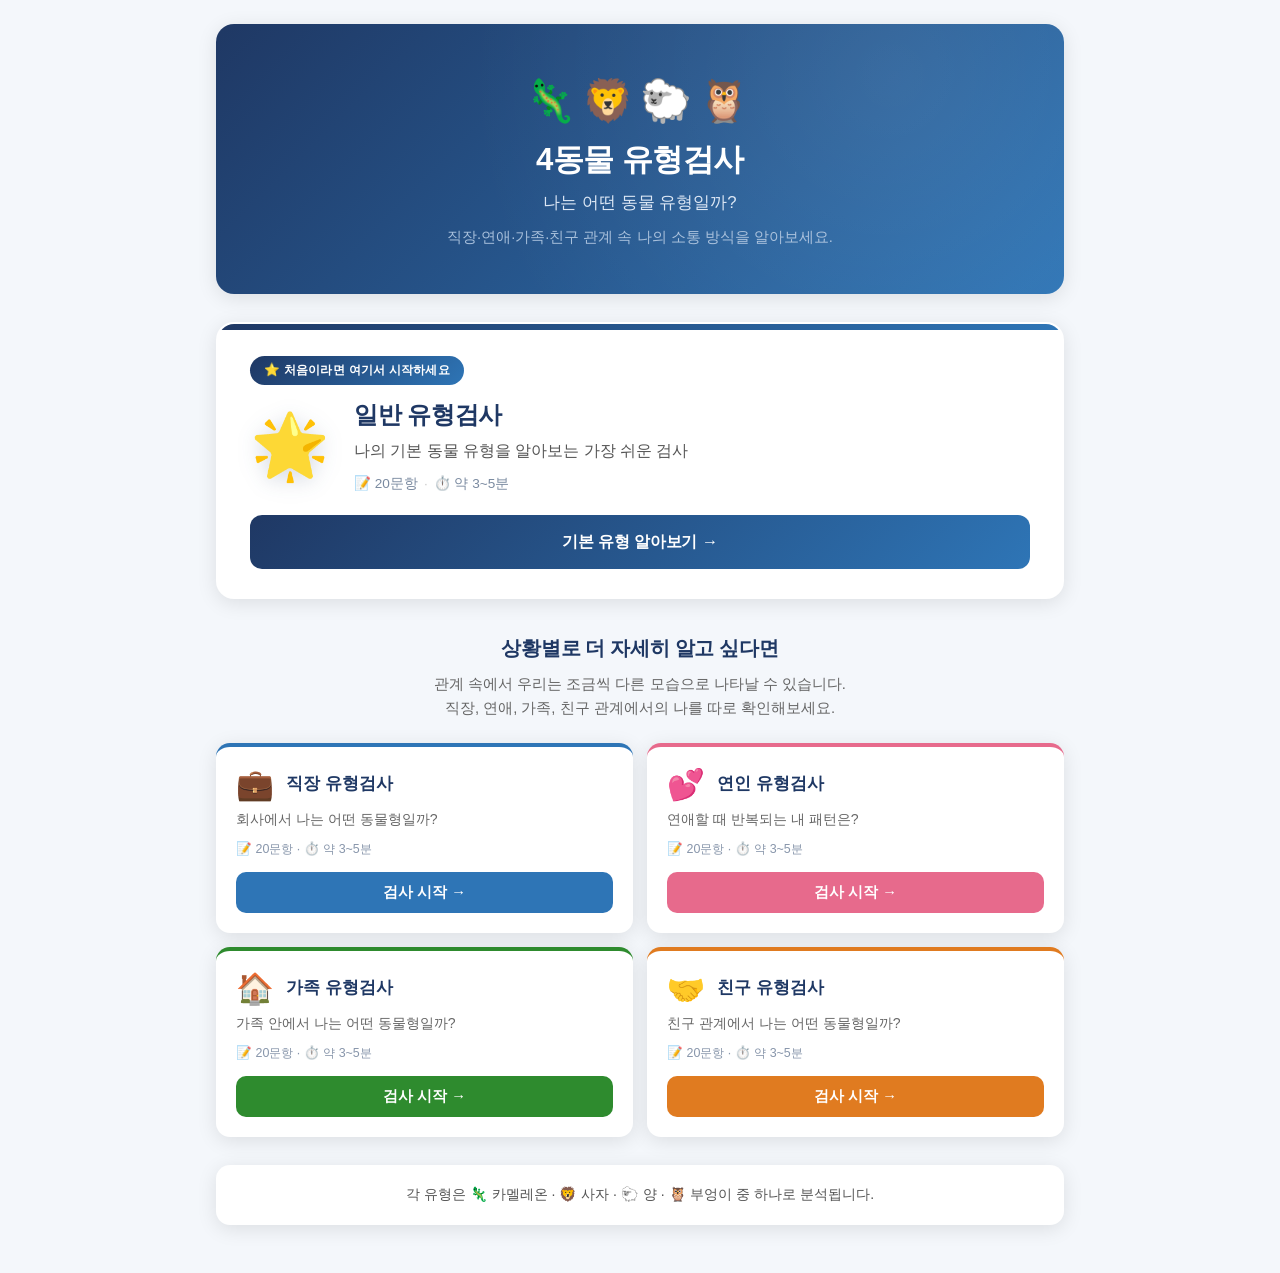
==== commit 4984d561: "Add files via upload" ====
--- a/index.html
+++ b/index.html
@@ -31,7 +31,7 @@
     --shadow: 0 4px 20px rgba(0,0,0,0.10);
     --shadow-hover: 0 10px 32px rgba(31,56,100,0.18);
     --c-work: #2E75B6;
-    --c-love: #C0392B;
+    --c-love: #E76A8C;
     --c-family: #2E8B2E;
     --c-friend: #E07B20;
   }
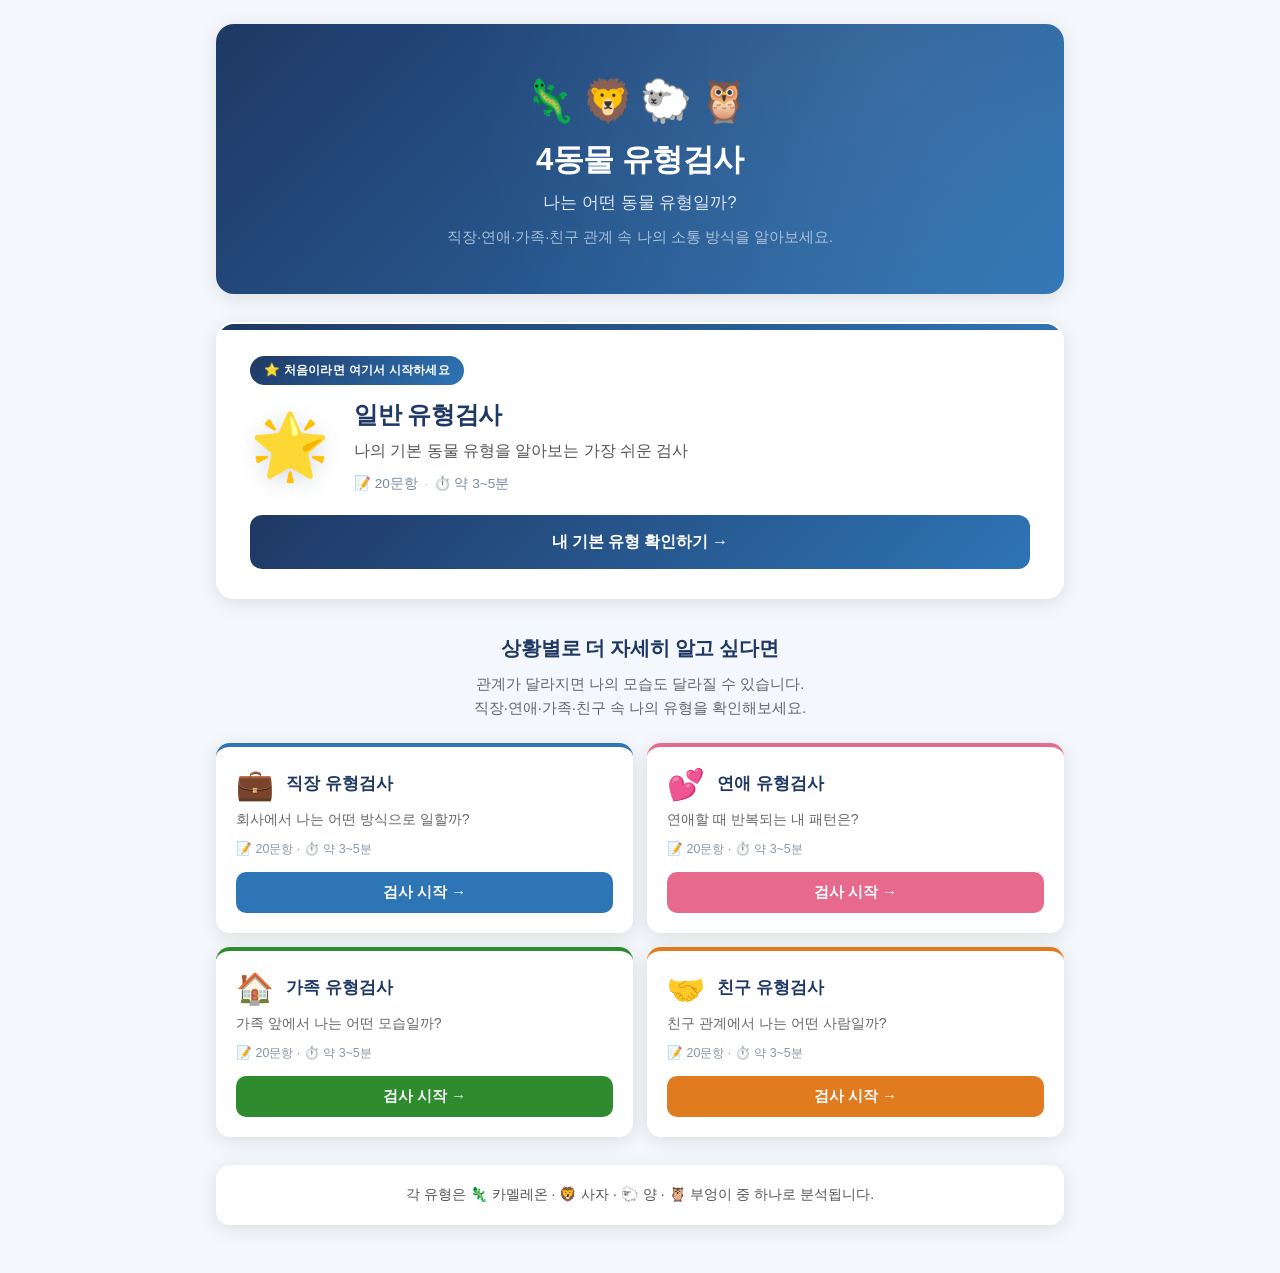
==== commit fc169077: "Add files via upload" ====
--- a/index.html
+++ b/index.html
@@ -324,7 +324,7 @@
         </div>
       </div>
     </div>
-    <div class="general-btn">기본 유형 알아보기 →</div>
+    <div class="general-btn">내 기본 유형 확인하기 →</div>
   </a>
 
   <!-- ===== 상황별 유형검사 ===== -->
@@ -332,8 +332,8 @@
     <div class="sit-section-head">
       <div class="sit-section-title">상황별로 더 자세히 알고 싶다면</div>
       <div class="sit-section-desc">
-        관계 속에서 우리는 조금씩 다른 모습으로 나타날 수 있습니다.<br>
-        직장, 연애, 가족, 친구 관계에서의 나를 따로 확인해보세요.
+        관계가 달라지면 나의 모습도 달라질 수 있습니다.<br>
+        직장·연애·가족·친구 속 나의 유형을 확인해보세요.
       </div>
     </div>
 
@@ -344,7 +344,7 @@
           <span class="sit-emoji">💼</span>
           <span class="sit-name">직장 유형검사</span>
         </div>
-        <div class="sit-desc">회사에서 나는 어떤 동물형일까?</div>
+        <div class="sit-desc">회사에서 나는 어떤 방식으로 일할까?</div>
         <div class="sit-meta">📝 20문항 · ⏱️ 약 3~5분</div>
         <div class="sit-btn">검사 시작 →</div>
       </a>
@@ -352,7 +352,7 @@
       <a class="sit-card" href="love.html" style="--accent: var(--c-love);">
         <div class="sit-card-head">
           <span class="sit-emoji">💕</span>
-          <span class="sit-name">연인 유형검사</span>
+          <span class="sit-name">연애 유형검사</span>
         </div>
         <div class="sit-desc">연애할 때 반복되는 내 패턴은?</div>
         <div class="sit-meta">📝 20문항 · ⏱️ 약 3~5분</div>
@@ -364,7 +364,7 @@
           <span class="sit-emoji">🏠</span>
           <span class="sit-name">가족 유형검사</span>
         </div>
-        <div class="sit-desc">가족 안에서 나는 어떤 동물형일까?</div>
+        <div class="sit-desc">가족 앞에서 나는 어떤 모습일까?</div>
         <div class="sit-meta">📝 20문항 · ⏱️ 약 3~5분</div>
         <div class="sit-btn">검사 시작 →</div>
       </a>
@@ -374,7 +374,7 @@
           <span class="sit-emoji">🤝</span>
           <span class="sit-name">친구 유형검사</span>
         </div>
-        <div class="sit-desc">친구 관계에서 나는 어떤 동물형일까?</div>
+        <div class="sit-desc">친구 관계에서 나는 어떤 사람일까?</div>
         <div class="sit-meta">📝 20문항 · ⏱️ 약 3~5분</div>
         <div class="sit-btn">검사 시작 →</div>
       </a>
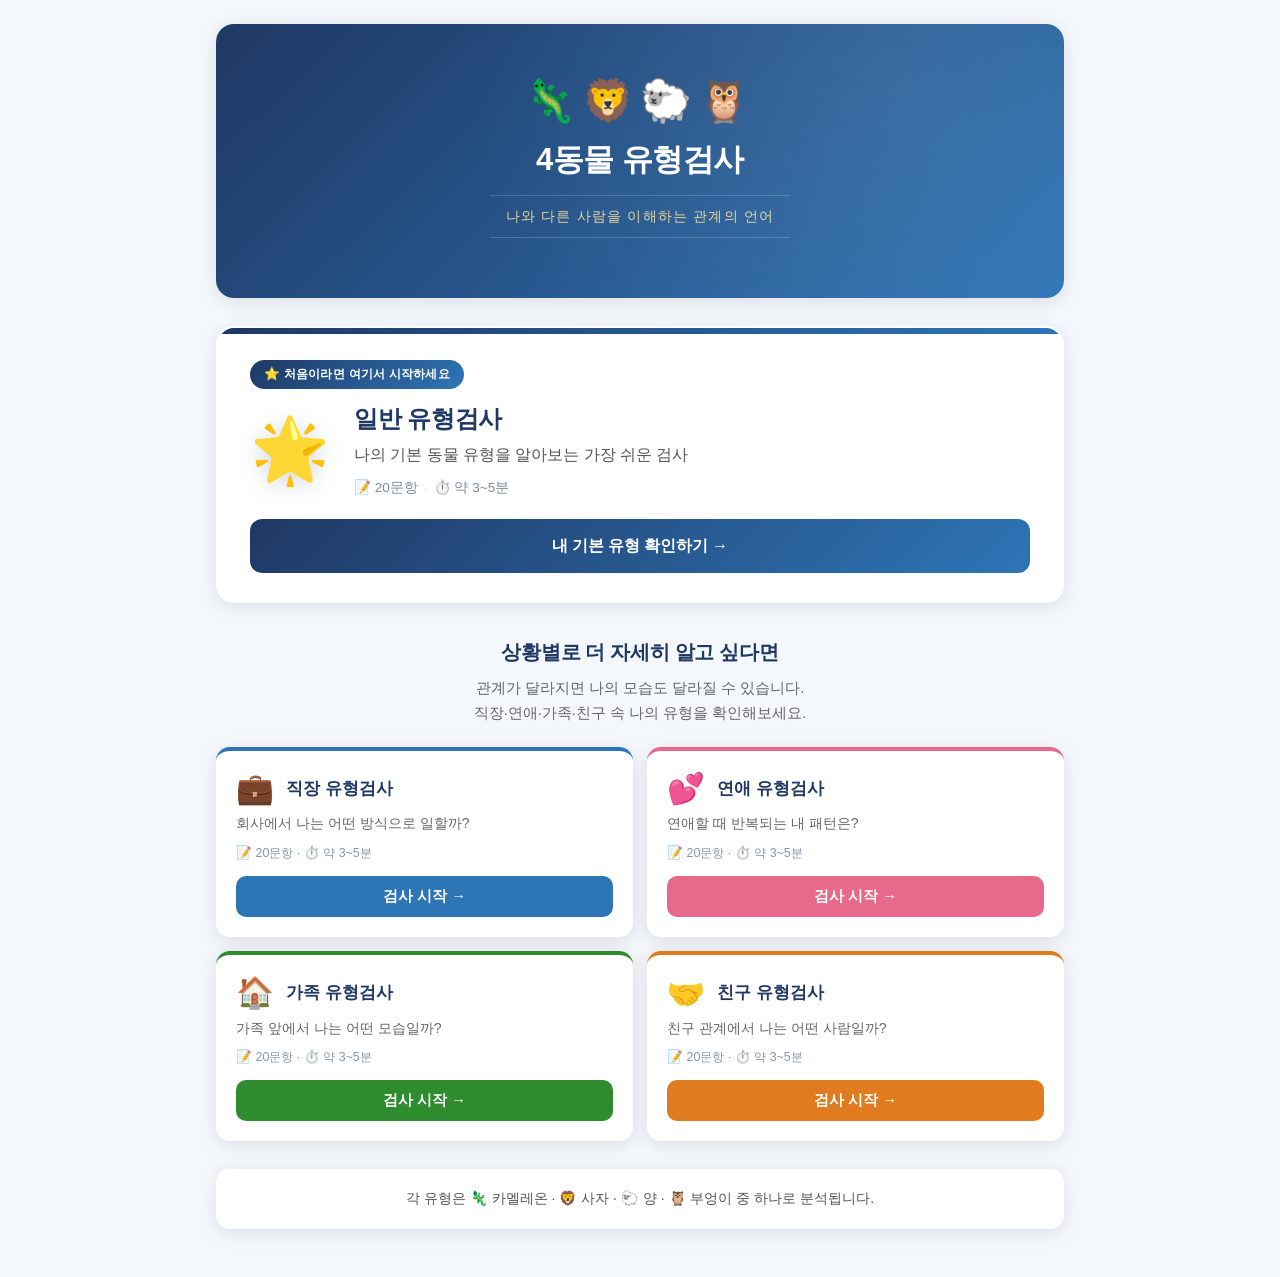
==== commit e6be6632: "Add files via upload" ====
--- a/index.html
+++ b/index.html
@@ -91,6 +91,17 @@
     font-size: 0.92rem;
     line-height: 1.6;
   }
+  .hero .slogan {
+    color: rgba(255, 225, 155, 0.90);
+    font-size: 0.88rem;
+    font-weight: 500;
+    letter-spacing: 1.2px;
+    margin: 14px auto 16px;
+    padding: 11px 0;
+    border-top: 1px solid rgba(255,255,255,0.18);
+    border-bottom: 1px solid rgba(255,255,255,0.18);
+    max-width: 300px;
+  }
 
   /* ===== 일반 검사 — 대표 카드 ===== */
   .general-card {
@@ -284,6 +295,7 @@
     .hero .animals { font-size: 2.2rem; letter-spacing: 4px; }
     .hero h1 { font-size: 1.55rem; }
     .hero .lead { font-size: 0.98rem; }
+    .hero .slogan { font-size: 0.82rem; letter-spacing: 0.8px; max-width: 260px; }
     .hero .desc { font-size: 0.86rem; }
 
     .general-card { padding: 24px 22px 22px; margin-bottom: 28px; border-radius: var(--radius); }
@@ -307,8 +319,7 @@
   <section class="hero">
     <div class="animals" aria-label="카멜레온, 사자, 양, 부엉이 4가지 동물 유형">🦎🦁🐑🦉</div>
     <h1>4동물 유형검사</h1>
-    <div class="lead">나는 어떤 동물 유형일까?</div>
-    <div class="desc">직장·연애·가족·친구 관계 속 나의 소통 방식을 알아보세요.</div>
+    <div class="slogan">나와 다른 사람을 이해하는 관계의 언어</div>
   </section>
 
   <!-- ===== 일반 유형검사 (대표 카드) ===== -->
